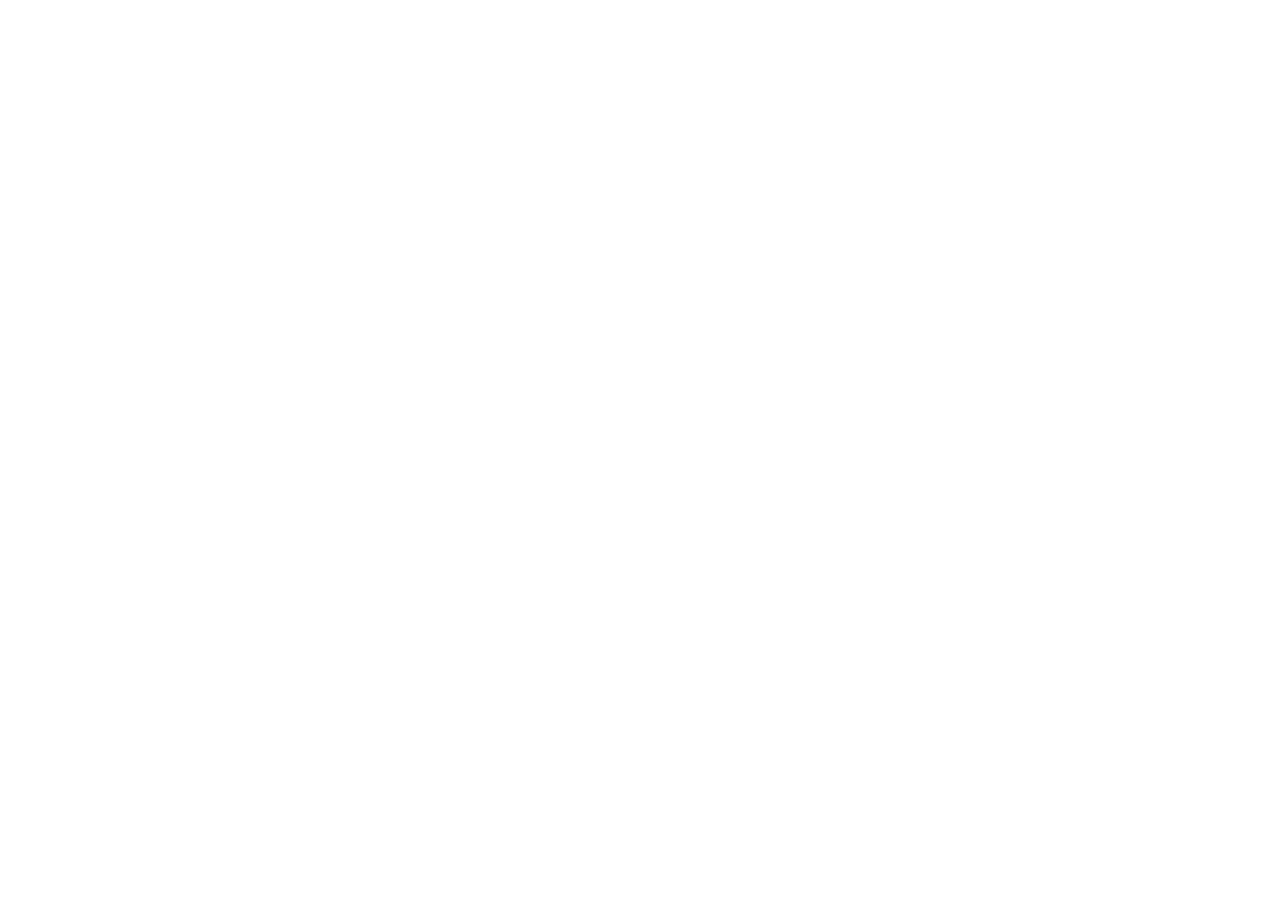
==== index.html @ 871d89b3 "testing" ====
<!DOCTYPE html>
<html lang="en">
<head>
    <meta charset="UTF-8">
    <meta http-equiv="X-UA-Compatible" content="IE=edge">
    <meta name="viewport" content="width=device-width, initial-scale=1.0">
    <title>Document</title>
</head>
<body>
    
</body>
</html>
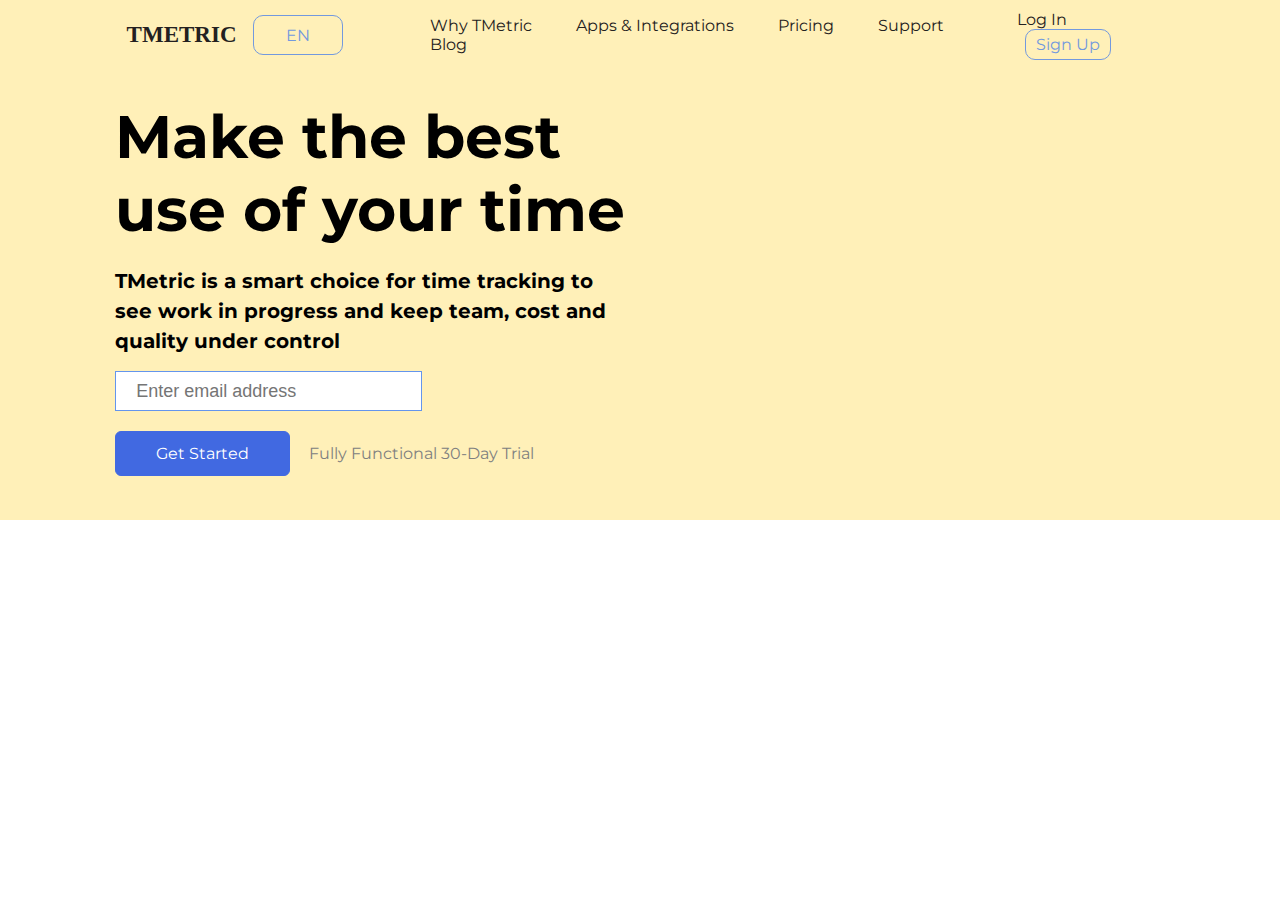
==== commit 6a245fb9: "added top part" ====
--- a/index.html
+++ b/index.html
@@ -4,9 +4,71 @@
     <meta charset="UTF-8">
     <meta http-equiv="X-UA-Compatible" content="IE=edge">
     <meta name="viewport" content="width=device-width, initial-scale=1.0">
-    <title>Document</title>
+    <title>Free Time Tracking software & App</title>
+    <link rel="stylesheet" href="./styles/navbar.css"/>
+    <link rel="stylesheet" href="./styles/index.css">
+
+    
 </head>
 <body>
+    <div id="wrapper">
+       
+        <header id="header" class="fixed-top">
+            <div id="logo">
+                <a href="index.html">
+                <img class="logo" src="https://basecamp.com/assets/extras/tmetric-e84b022c749757cdcb91de8155299e1b98e025105fe47a4a67d685283ea51781.png" alt="">
+                TMETRIC
+                </a>
+                <button type="button" data-toggle="dropdown">EN</button>
+                
+            </div>
+            
+            <div class="nav_links">
+            <nav>
+               
+                <ul class="nav_links">
+                    <li><a href="#">Why TMetric</a></li>
+                    <li><a href="#" >Apps & Integrations</a></li>
+                    <li><a href="pricing.html">Pricing</a></li>
+                    <li><a href="support.html">Support</a></li>
+                    <li><a href="blog.html">Blog</a></li>
+                   
+                </ul>
+            </div>
+                <div>
+                    <a href="Login.html">Log In</a>
+                    <a href="signup.html"><button>Sign Up</button></a>
+                </div>
+                
+            </nav>
+        </header>
+
+        
+
+
+
+        <div id="head">
+
+            <div id="lefthead"> 
+
+                <h1>Make the best use of your time</h1>
+                <p>TMetric is a smart choice for time tracking to see work in progress and keep team, cost and quality under control</p>
+                <input style="display:block" type="email" placeholder="Enter email address">
+                <button>Get Started</button>
+                <p>Fully Functional 30-Day Trial</p>
+            </div>
+            <div id="righthead">
+                <img src="https://tmetric.com/media/w53hmkzd/img-video-cover.png"
+                 alt="">
+                 
+            </div>
+        </div>  
+        
+        
+
+    </div>
     
+
+     
 </body>
 </html>--- a/styles/navbar.css
+++ b/styles/navbar.css
@@ -0,0 +1,94 @@
+@import url('https://fonts.googleapis.com/css2?family=Montserrat:wght@100;400&display=swap');
+
+*{
+    box-sizing: border-box;
+    margin:0;
+    padding: 0;
+    
+
+}
+body{
+    font-family: "Montserrat",sans-serif;
+    
+}
+li, a, button{
+    font-family: "Montserrat",sans-serif;
+    
+    font-size: 16px;
+    color: rgb(35, 32, 32);
+    text-decoration: none;
+}
+header{
+    display: flex;
+    justify-content: space-between;
+    align-items: center;
+    padding: 30px 9.5%;
+    padding-top: 10px;
+}
+#logo{
+    display: flex;
+    margin-right: 50px ;
+    width: 250px;
+}
+#logo button{
+    height: 40px;
+    margin: auto;
+    width: 90px;
+}
+#logo button:hover{
+    background-color: white;
+    color: #0088a9;
+}
+#logo a{
+    cursor: pointer;
+    font-size: 23px;
+    font-weight: bolder;
+    display: flex;
+    align-items: center;
+    font-family: 'Times New Roman', Times, serif;
+    
+    
+}
+#logo img{
+    width: 30%;
+    margin-right: 5px;
+}
+
+
+.nav_links{
+    list-style:none;
+}
+.nav_links li{
+    display: inline-block;
+    padding: 0px 20px;
+}
+.nav_links li a{
+    transition: all 0.3s ease 0s;
+}
+.nav_links li a:hover{
+    color:#0088a9;
+}
+header button{
+color: #7399de;
+border: 1px solid #7399de;
+padding: 5px 10px;
+border-radius: 10px;
+background-color:transparent;
+margin-left: 8px;
+}
+.nav_links+div a:hover{
+    color:#0088a9;
+}
+
+header button:hover{
+    color: white;
+    background-color:#7399de;
+    transition: all 0.3s ease 0s;
+    cursor: pointer;
+    }
+
+.fixed-top{
+    position: sticky;
+    top: 0;
+    z-index: 1000;
+}--- a/styles/index.css
+++ b/styles/index.css
@@ -0,0 +1,58 @@
+#head{
+    background-color: rgb(255,240,184);
+    position: absolute;
+    top: 0;
+    width: 100%;
+    height: 520px;
+    display: flex;
+
+}
+#lefthead{
+    width: 40%;
+    margin-left: 9%;
+    margin-top: 100px;
+    
+}
+#lefthead h1{
+    font-size: 60px;
+    margin-bottom: 20px;
+}
+#lefthead>p:nth-child(2){
+    font-size: 20px;
+    font-weight: bold;
+    margin-top: 10px;
+    line-height: 1.5;
+}
+#lefthead input{
+    padding: 5px 20px;
+    font-size: 18px;
+    width: 60%;
+    height: 40px;
+    margin-top:15px;
+    border: 1px solid cornflowerblue;
+    
+   
+}
+#lefthead button{
+    margin-top: 20px;
+    border: 1px solid royalblue;
+    background-color: royalblue;
+    color: white;
+    padding: 12px 40px;
+    border-radius: 6px;
+    
+}
+#lefthead button:hover{
+background-color: rgb(24, 70, 210);
+cursor: pointer;
+}
+#lefthead p:nth-child(5){
+    display: inline;
+    margin-left: 15px;
+    color: gray;   
+}
+
+#righthead{
+    margin-top:5% ;
+    margin-left: 2%;
+}
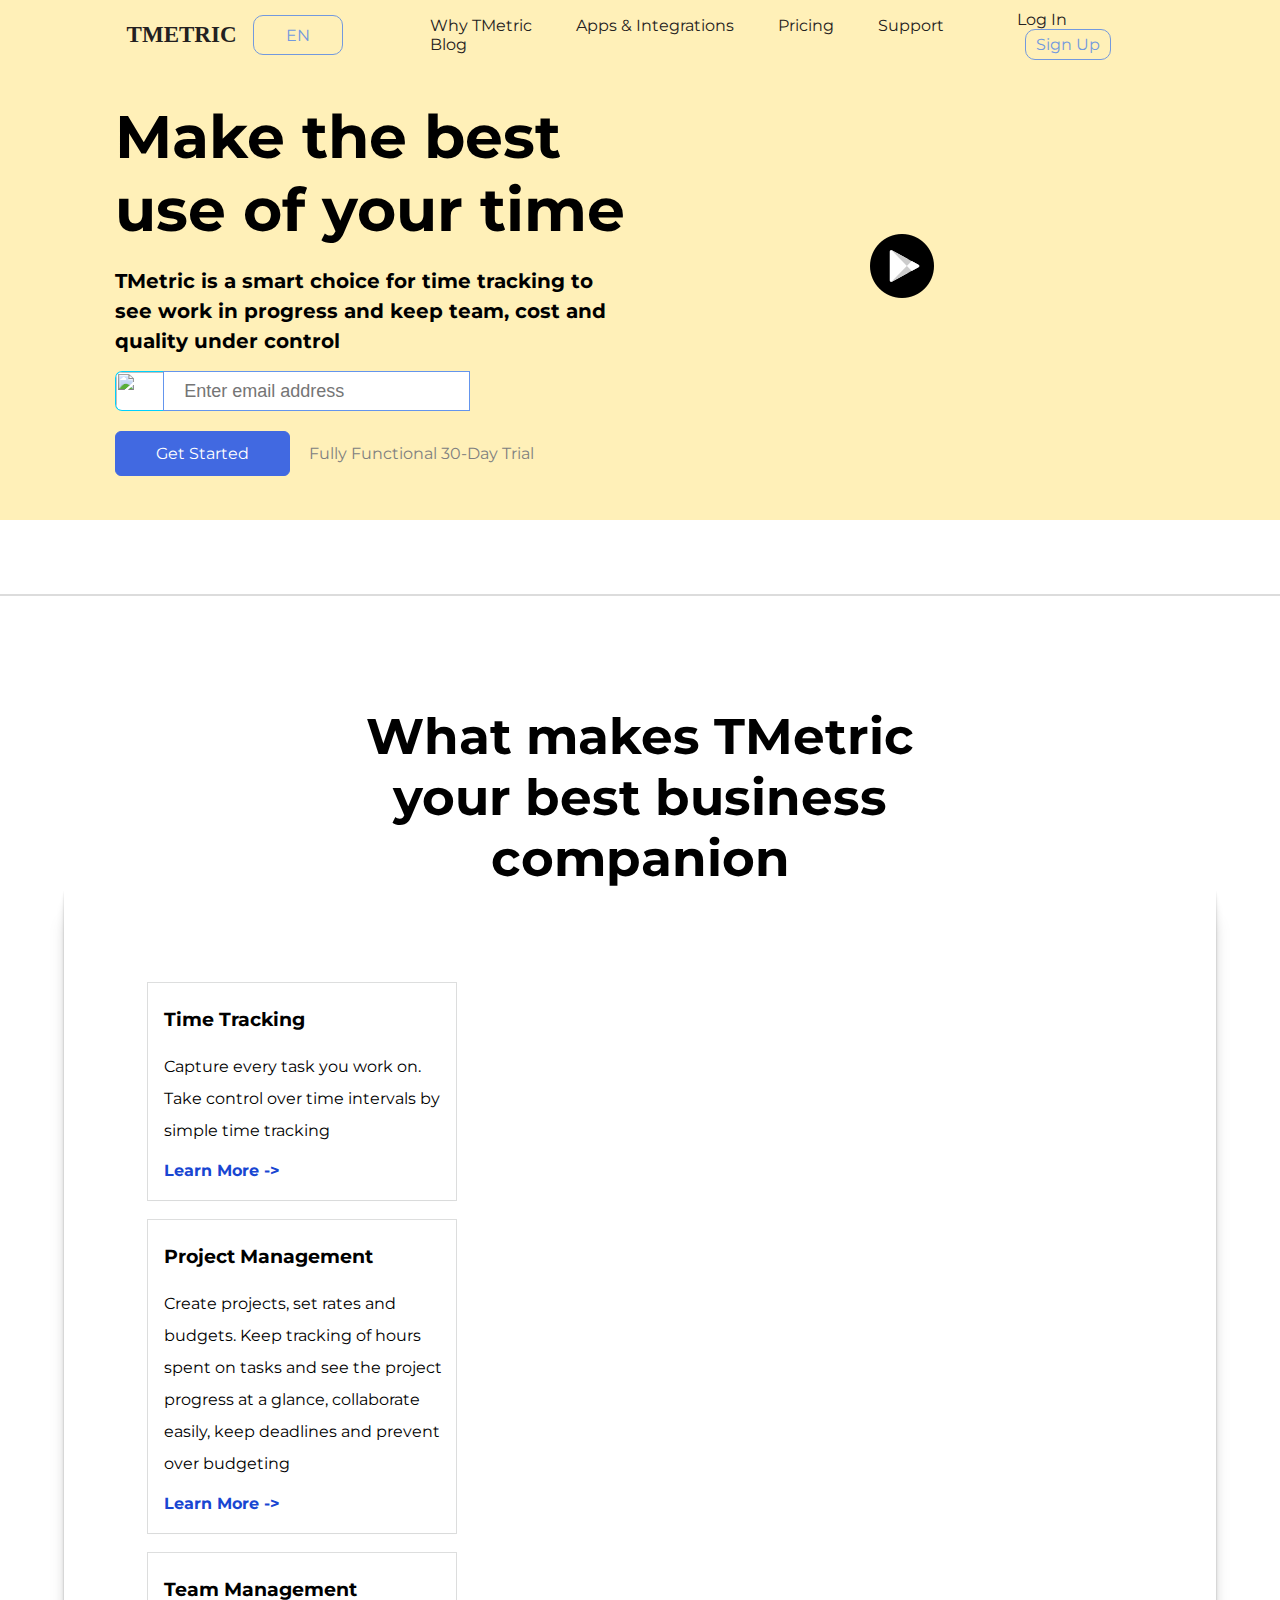
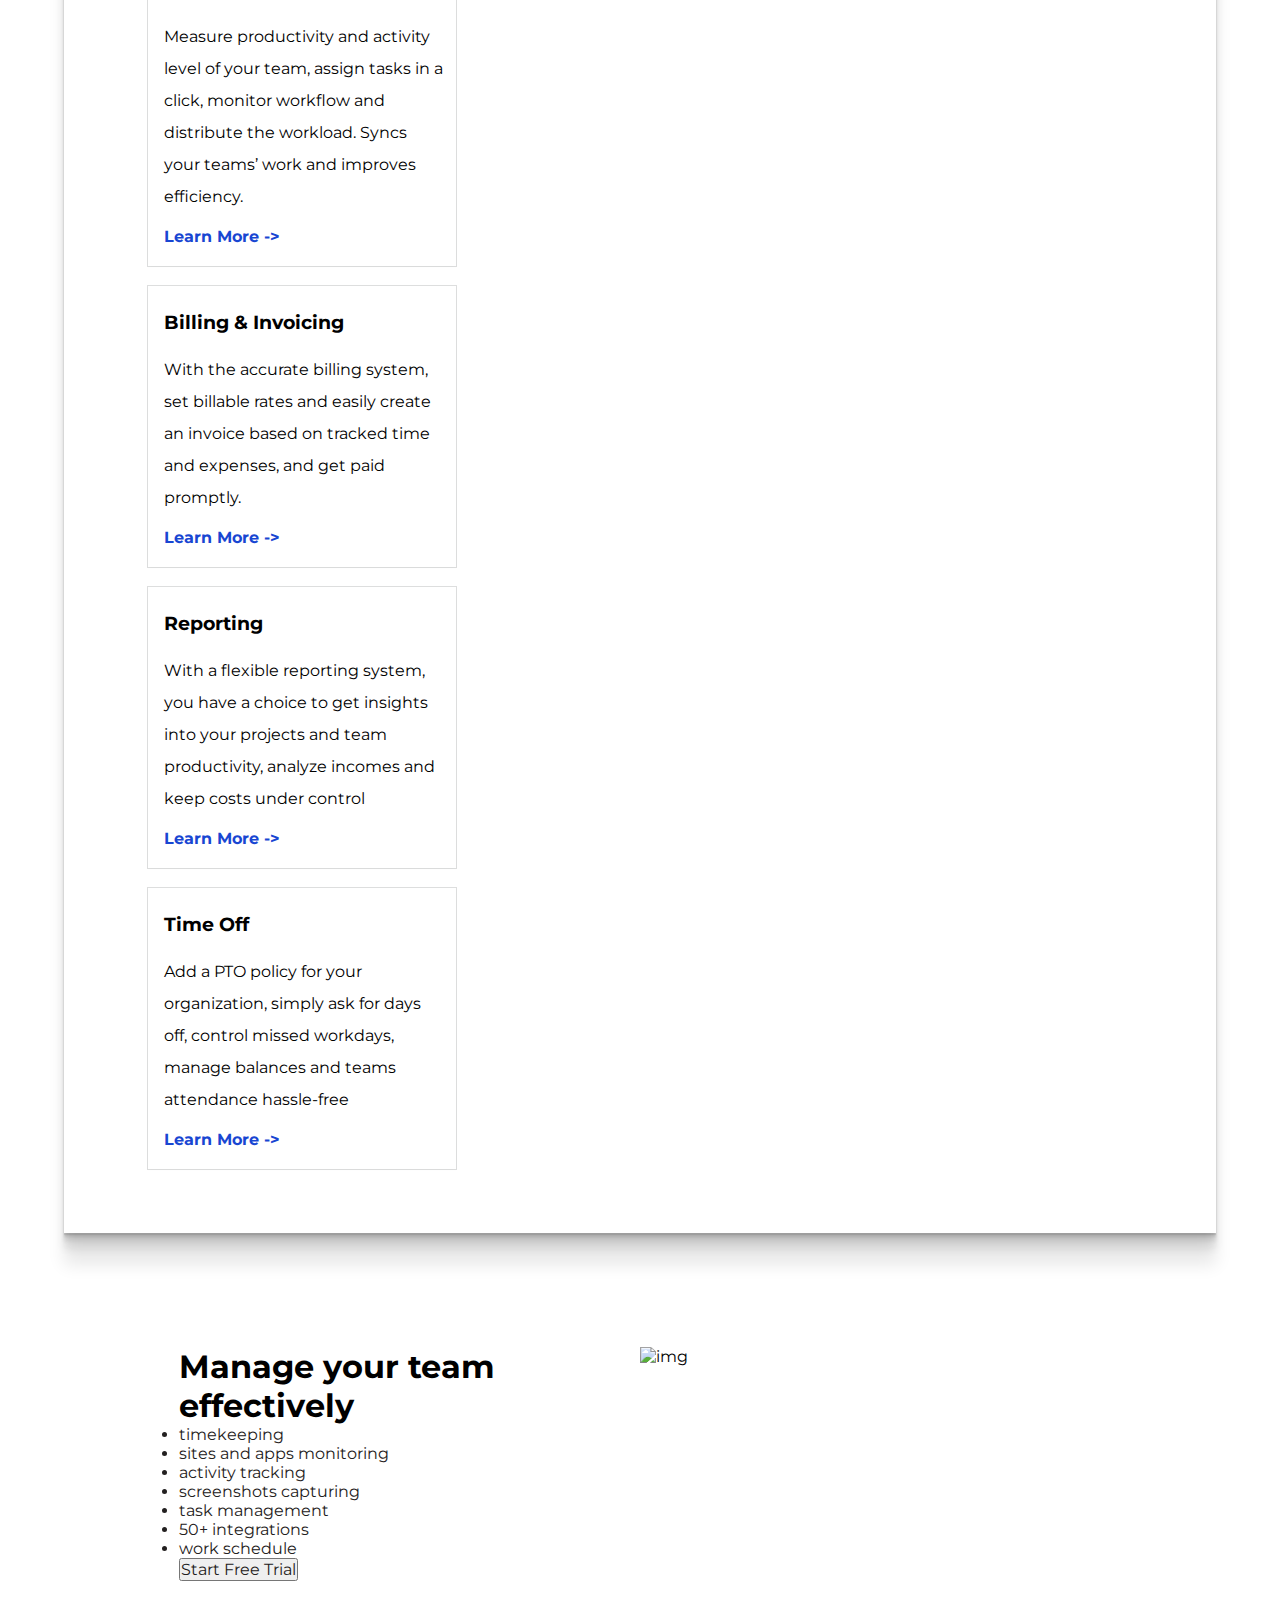
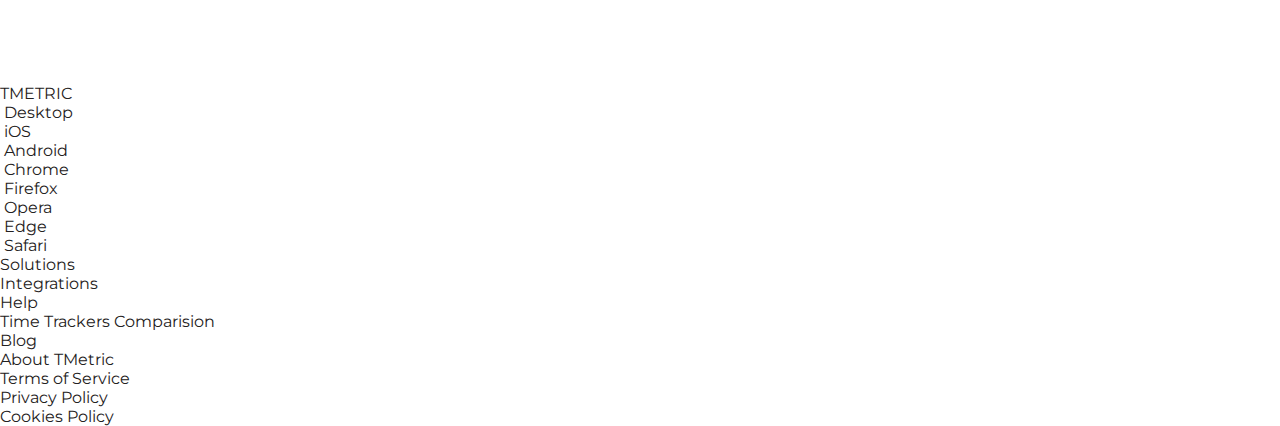
==== commit 2e84e83f: "added some feautures to homepage" ====
--- a/index.html
+++ b/index.html
@@ -7,7 +7,7 @@
     <title>Free Time Tracking software & App</title>
     <link rel="stylesheet" href="./styles/navbar.css"/>
     <link rel="stylesheet" href="./styles/index.css">
-
+    <link rel="stylesheet" href="./styles/footer.css">
     
 </head>
 <body>
@@ -53,22 +53,223 @@
 
                 <h1>Make the best use of your time</h1>
                 <p>TMetric is a smart choice for time tracking to see work in progress and keep team, cost and quality under control</p>
-                <input style="display:block" type="email" placeholder="Enter email address">
+                <div>
+                    <img src="./styles/email1.png" alt="">
+                    <input style="display:block" type="email" placeholder="Enter email address">
+                </div>
+                
                 <button>Get Started</button>
                 <p>Fully Functional 30-Day Trial</p>
             </div>
             <div id="righthead">
                 <img src="https://tmetric.com/media/w53hmkzd/img-video-cover.png"
                  alt="">
+                 <img id="pla" src="./styles/images/play.png" alt="">
+                 <video src="" controls autoplay></video>
                  
             </div>
         </div>  
         
-        
-
+        <div id="cards">
+            <div>
+                <a href="#"><img src="https://tmetric.com/media/zlalggkp/saasworthy_2021_main_page.png" alt=""></a>
+            </div>
+            <div>
+                <a href="#"><img src="https://tmetric.com/media/w4mhgaul/time-tracking-software.png" alt=""></a>
+
+            </div>
+            <div>
+                <a href="#"><img src="https://tmetric.com/media/mg3fi1e4/crozdesk_2022_main_page.png" alt=""></a>
+
+            </div>
+            <div>
+                <a href="#"><img src="https://tmetric.com/media/c2eewysw/g2_2022_main_page.png" alt=""></a>
+            </div>
+            <div>
+                <a href="#"><img src="https://tmetric.com/media/a00doqsb/icon-customer-rating.png" alt=""></a>
+            </div>
+            <div>
+                <a href="#"><img src="https://tmetric.com/media/0mxfl3xw/icon-customer-choice.png" alt=""></a>
+            </div>
+            <div>
+                <a href="$"><img style="width: 100%;margin-top:20px" src="https://tmetric.com/media/jfxavlps/getapp-logotype.svg" alt=""></a>
+            </div>
+        </div>
+        <hr>
+
+        
+
+        
+
+    </div>
+    <div id="fhead">
+        <h1>What makes TMetric your best business companion</h1>
     </div>
     
+    <div id="functional">
+        
+        <div id="fimg">
+            <img src="https://tmetric.com/media/e5enfaae/img-advantages.png" alt="">
+        </div>
+        <div class="work">
+            <div>
+                 <img src="https://tmetric.com/media/2p4n4oyc/icon-timer-blue.svg" alt="">
+                   
+                <div class="childtext">
+                    <h3>Time Tracking</h3>
+                    <p>Capture every task you work on. Take control over time intervals by simple time tracking</p>
+                    <a href="#">Learn More -></a>
+                </div>
+                
+            </div>
+            
+                <div>
+                    <img src="https://tmetric.com/media/1niddz51/icon-project-blue.svg" alt="">
+                      
+                   <div class="childtext">
+                       <h3>Project Management</h3>
+                       <p>Create projects, set rates and budgets. Keep tracking of hours spent on tasks and see the project progress at a glance, collaborate easily, keep deadlines and prevent over budgeting</p>
+                       <a href="#">Learn More -></a>
+                   </div>
+                   
+               </div>
+            
+            
+                <div>
+                    <img src="https://tmetric.com/media/2gxihhdu/icon-team-blue.svg" alt="">
+                      
+                   <div class="childtext">
+                       <h3>Team Management</h3>
+                       <p>Measure productivity and activity level of your team, assign tasks in a click, monitor workflow and distribute the workload. Syncs your teams’ work and improves efficiency.</p>
+                       <a href="#">Learn More -></a>
+                   </div>
+                   
+               
+            </div>
+            
+                <div>
+                    <img src="https://tmetric.com/media/s4koycnp/icon-invoice-blue.svg" alt="">
+                      
+                   <div class="childtext">
+                       <h3>Billing & Invoicing</h3>
+                       <p>With the accurate billing system, set billable rates and easily create an invoice based on tracked time and expenses, and get paid promptly.</p>
+                       <a href="#">Learn More -></a>
+                   </div>
+                   
+               
+            </div>
+            
+                <div>
+                    <img src="https://tmetric.com/media/yoblhiut/icon-reports-blue.svg" alt="">
+                      
+                   <div class="childtext">
+                       <h3>Reporting</h3>
+                       <p>With a flexible reporting system, you have a choice to get insights into your projects and team productivity, analyze incomes and keep costs under control</p>
+                       <a href="#">Learn More -></a>
+                   </div>
+                   
+               </div>
+            
+            
+                <div>
+                    <img src="https://tmetric.com/media/cajpa4uy/icon-time-off-blue.svg" alt="">
+                      
+                   <div class="childtext">
+                       <h3>Time Off</h3>
+                       <p>Add a PTO policy for your organization, simply ask for days off, control missed workdays, manage balances and teams attendance hassle-free</p>
+                       <a href="#">Learn More -></a>
+                   </div>
+                   
+              
+            </div>
+        </div>
+    </div>
+    
+
+    <div class="papers">
+        <div>
+            <h1>Manage your team effectively</h1>
+            <ul>
+                <li>timekeeping</li>
+                <li>sites and apps monitoring</li>
+                <li>activity tracking</li>
+                <li><a href="#">screenshots capturing</a></li>
+                <li>task management</li>
+                <li><a href="#">50+ integrations</a></li>
+                <li><a href="#">work schedule</a></li>
+            </ul>
+            <a href="signup.html"><button>Start Free Trial</button></a>
+        </div>
+        <div>
+            <img src="https://tmetric.com/media/upkh02nn/img-activity-cases.svg" alt="img">
+        </div>
+    </div>
 
      
+
+
+
+    <footer>
+        <div id="foot">
+            <div id="lastlogo">
+                <div>
+                <a href="index.html">
+                    
+                <img src="https://basecamp.com/assets/extras/tmetric-e84b022c749757cdcb91de8155299e1b98e025105fe47a4a67d685283ea51781.png" alt="">
+                <p>TMETRIC</p>
+                </a>
+            </div>
+            </div>
+            <div class="apps">
+                <div>
+                    <img style="width: 32px;" src="./styles/images/desk.png" alt="">
+                    <a href="#">Desktop</a>
+                </div>
+                <div>
+                    <img " src="./styles/images/ios.png" alt="">
+                    <a href="#">iOS</a>
+                </div>
+                <div>
+                    <img " src="./styles/images/android.png" alt="">
+                    <a href="#">Android</a>
+                </div>
+            </div>
+            <div class="apps">
+                <div>
+                    <img " src="./styles/images/chrome1.png" alt="">
+                    <a href="#">Chrome</a>
+                </div>
+                <div>
+                    <img " src="./styles/images/firefox.png" alt="">
+                    <a href="#">Firefox</a>
+                </div>
+                <div>
+                    <img " src="./styles/images/opera.png" alt="">
+                    <a href="#">Opera</a>
+                </div>
+                <div>
+                    <img " src="./styles/images/edge.png" alt="">
+                    <a href="#">Edge</a>
+                </div>
+                <div>
+                    <img " src="./styles/images/safari.png" alt="">
+                    <a href="#">Safari</a>
+                </div>
+            </div>
+            <div class="resources">
+                <p><a href="#">Solutions</a></p>
+                <p><a href="#">Integrations</a></p>
+                <p><a href="#">Help</a></p>
+                <p><a href="#">Time Trackers Comparision</a></p>
+                <p><a href="#">Blog</a></p>
+            </div>
+            <div class="resources">
+                <p><a href="#">About TMetric</a></p>
+                <p><a href="#">Terms of Service</a></p>
+                <p><a href="#">Privacy Policy</a></p>
+                <p><a href="#">Cookies Policy</a></p>
+            </div>
+        </div>
+    </footer>
 </body>
 </html>--- a/styles/navbar.css
+++ b/styles/navbar.css
@@ -24,6 +24,7 @@
     align-items: center;
     padding: 30px 9.5%;
     padding-top: 10px;
+    background-color: rgb(255,240,184);
 }
 #logo{
     display: flex;
@@ -91,4 +92,7 @@
     position: sticky;
     top: 0;
     z-index: 1000;
+}
+@media {
+    
 }--- a/styles/index.css
+++ b/styles/index.css
@@ -12,6 +12,19 @@
     margin-left: 9%;
     margin-top: 100px;
     
+}
+#lefthead div{
+    display: flex;
+    width: 100%;
+}
+#lefthead div img{
+    width: 48px;
+    height:40px ;
+    margin-top: 15px;
+    background-color: white;
+    border-radius: 7px 0 0 7px;
+    border: 1px solid rgb(0, 208, 255);
+    border-right: 0;
 }
 #lefthead h1{
     font-size: 60px;
@@ -32,6 +45,9 @@
     border: 1px solid cornflowerblue;
     
    
+}
+#lefthead input:hover{
+    box-shadow: rgba(3, 102, 214, 0.3) 0px 0px 0px 3px;
 }
 #lefthead button{
     margin-top: 20px;
@@ -56,3 +72,116 @@
     margin-top:5% ;
     margin-left: 2%;
 }
+
+#righthead video{
+    position: absolute;
+    width: 32%;
+    height: 400px;
+    top: 15%;
+    right: 15%;
+    display:none;
+}
+#pla{
+    position: absolute;
+    top: 45%;
+    right: 27%;
+    cursor: pointer;
+}
+#cards{
+    width: 100%;
+    height: fit-content;
+    margin-top: 450px;
+    display: flex;
+    gap: 2%;
+    padding: 0px 15%;
+    padding-bottom: 30px;
+    
+    
+}
+#cards div{
+    width: 18%;
+}
+
+
+#foot{
+    margin-top:20px ;
+}
+hr{
+    border-color: grey;
+    border: 1px solid gainsboro;
+}
+#functional{
+    width:90%;
+    margin: auto;
+    padding: 5%;
+    display: flex;
+    gap: 2%;
+    box-shadow: rgba(0, 0, 0, 0.09) 0px 2px 1px, rgba(0, 0, 0, 0.09) 0px 4px 2px, rgba(0, 0, 0, 0.09) 0px 8px 4px, rgba(0, 0, 0, 0.09) 0px 16px 8px, rgba(0, 0, 0, 0.09) 0px 32px 16px;
+}
+
+#fhead h1{
+    
+    text-align: center;
+    width: 50%;
+    margin: auto;
+    margin-top: 10px;
+    padding-top: 100px;
+    font-size: 50px;
+    font-weight: bolder;
+    
+}
+#fimg{
+    margin-top: 30px;
+    box-shadow: -40px 60px 80px rgb(7 13 20 / 8%);
+    width: fit-content;
+}
+.work{
+    width: 30%;
+   
+    margin-top: 30px;
+    display: flex;
+    flex-direction: column;
+    gap: 20px;
+}
+.work>div{
+    width: 100%;
+    padding: 5px 10px;
+    display: flex;
+    gap: 2%;
+    box-shadow: rgba(0, 0, 0, 0.02) 0px 1px 3px 0px, rgba(27, 31, 35, 0.15) 0px 0px 0px 1px;
+
+}
+.work img{
+    height: 50px;
+    margin-top: 10px;
+}
+.childtext{
+    margin-top:20px;
+
+}
+.childtext h3{
+    margin-bottom: 20px;
+}
+.childtext a{
+    color: rgb(24, 70, 210);
+    font-weight: bolder;
+    line-height: 3;
+}
+
+
+.work p{
+    line-height: 2;
+
+}
+.papers{
+    display: flex;
+    margin-top: 50px;
+    padding: 5%;
+    justify-content: center;
+}
+.papers div{
+    width: 40%;
+}
+.papers img{
+    width: 100%;
+}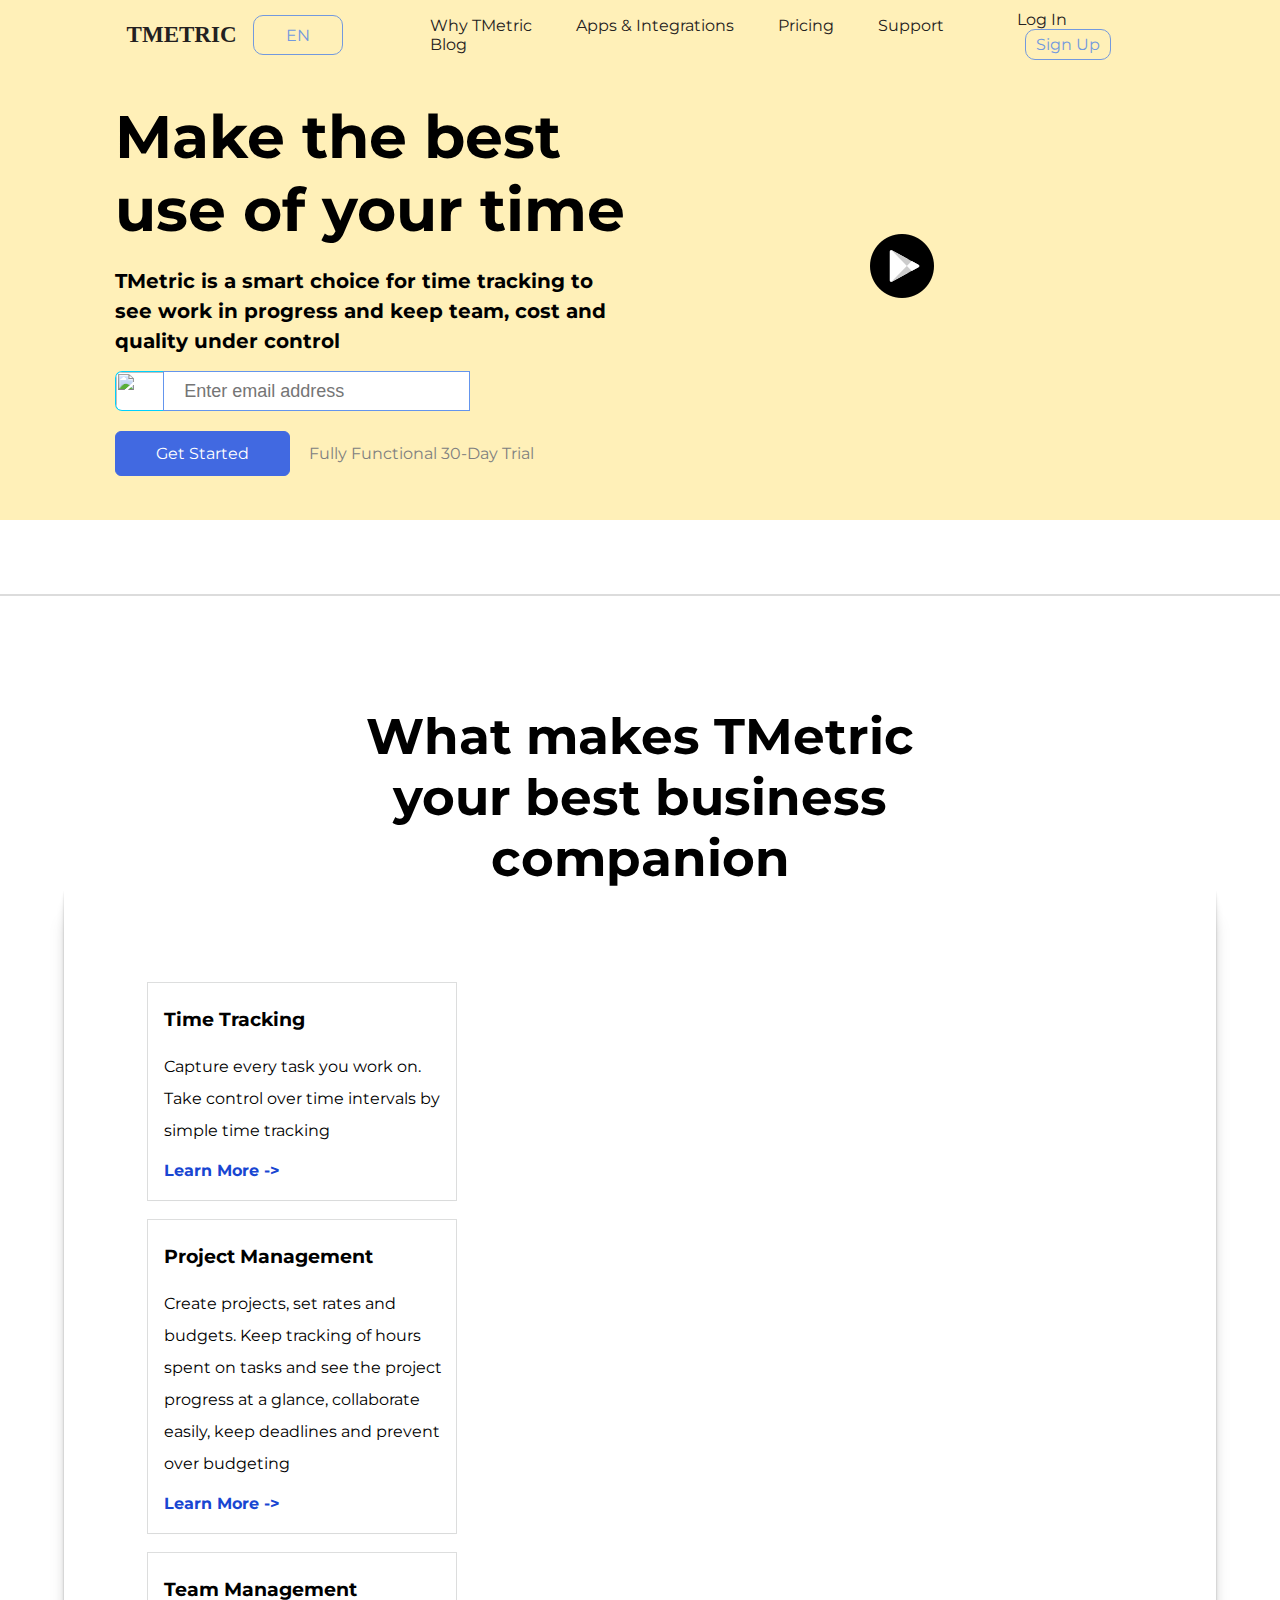
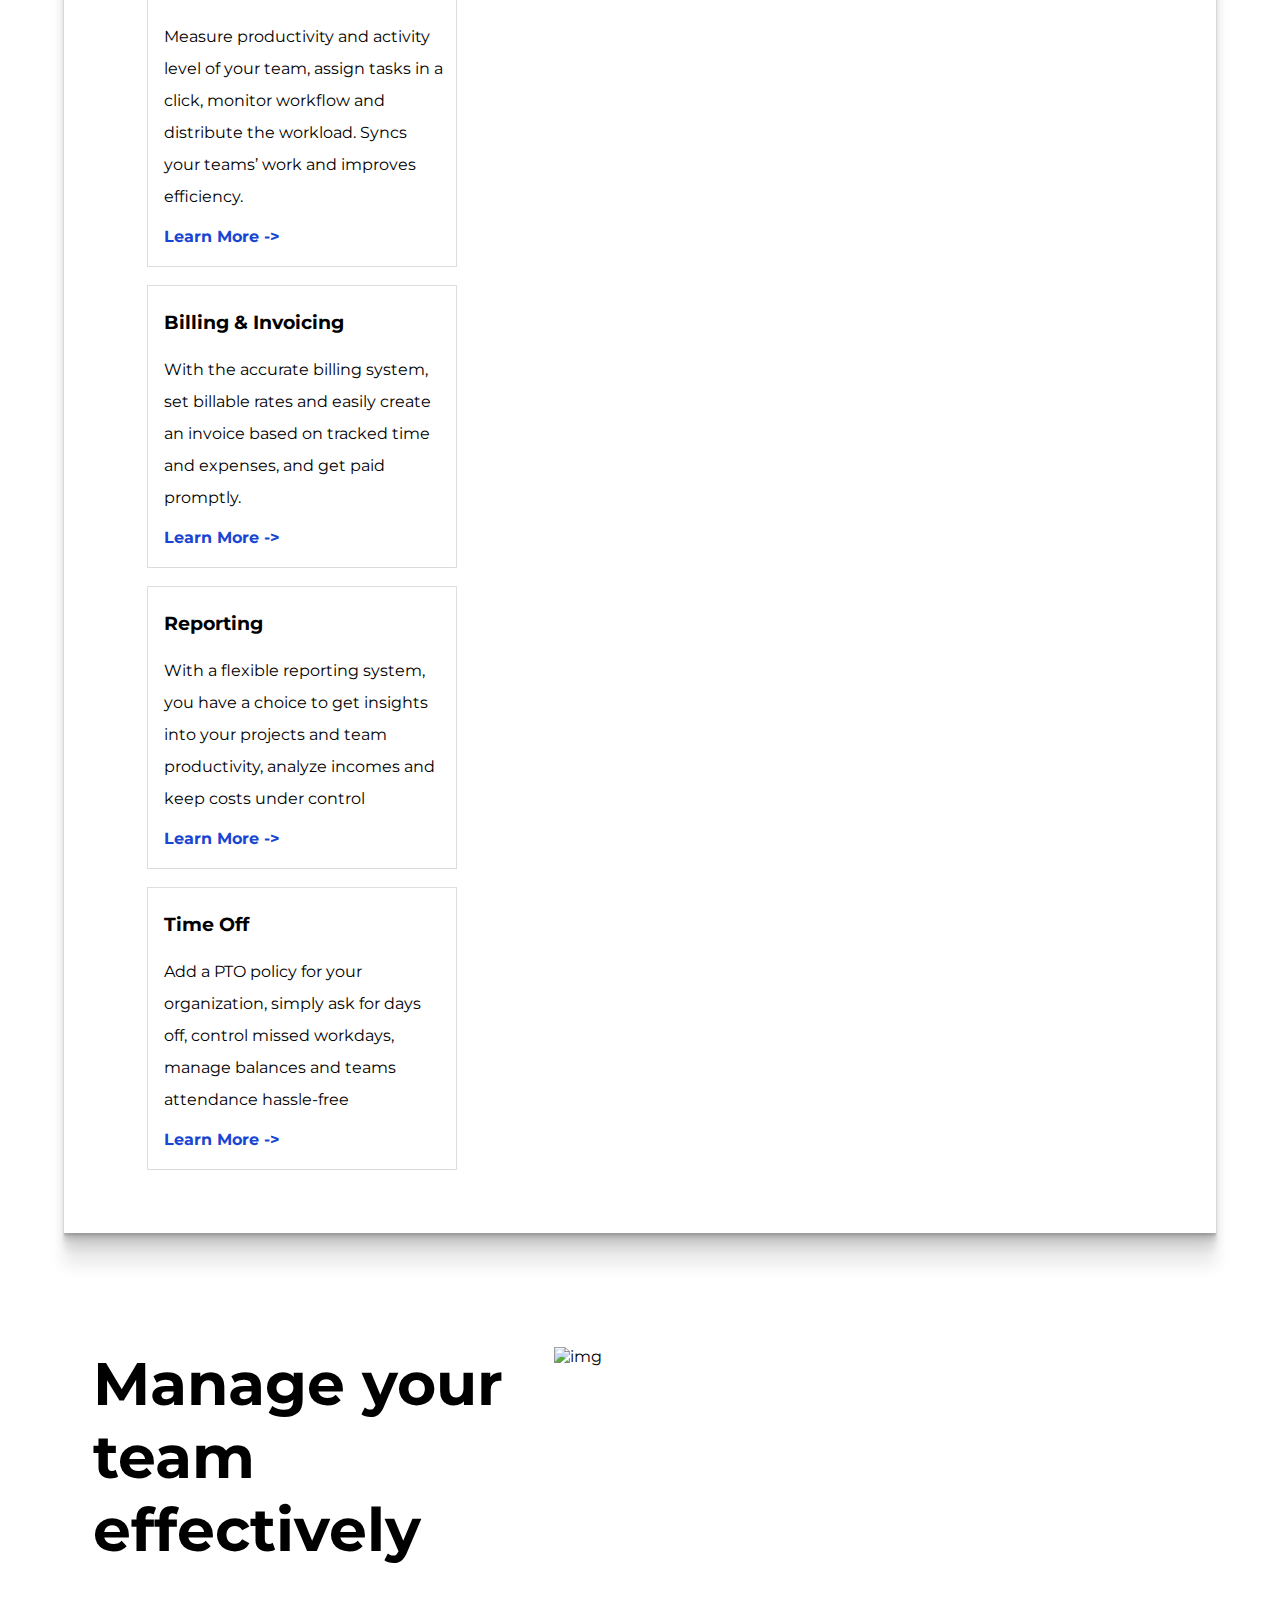
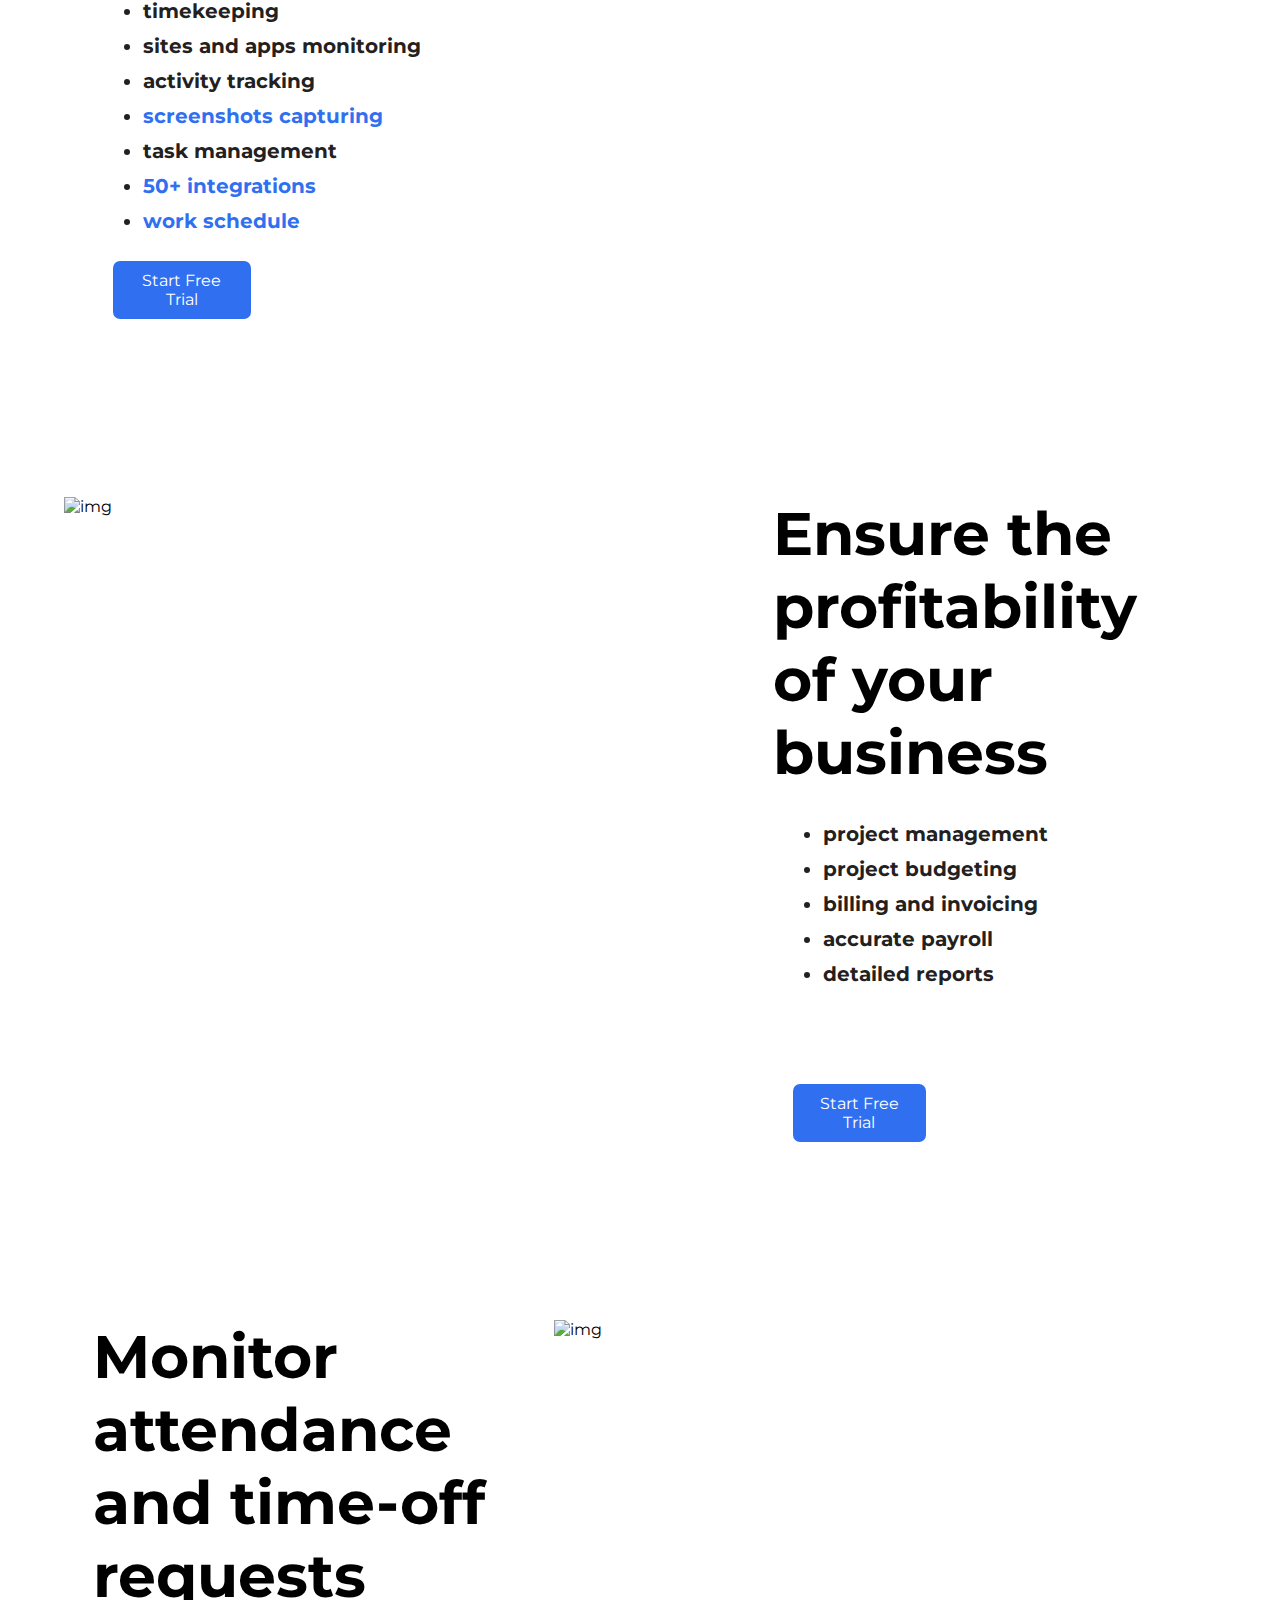
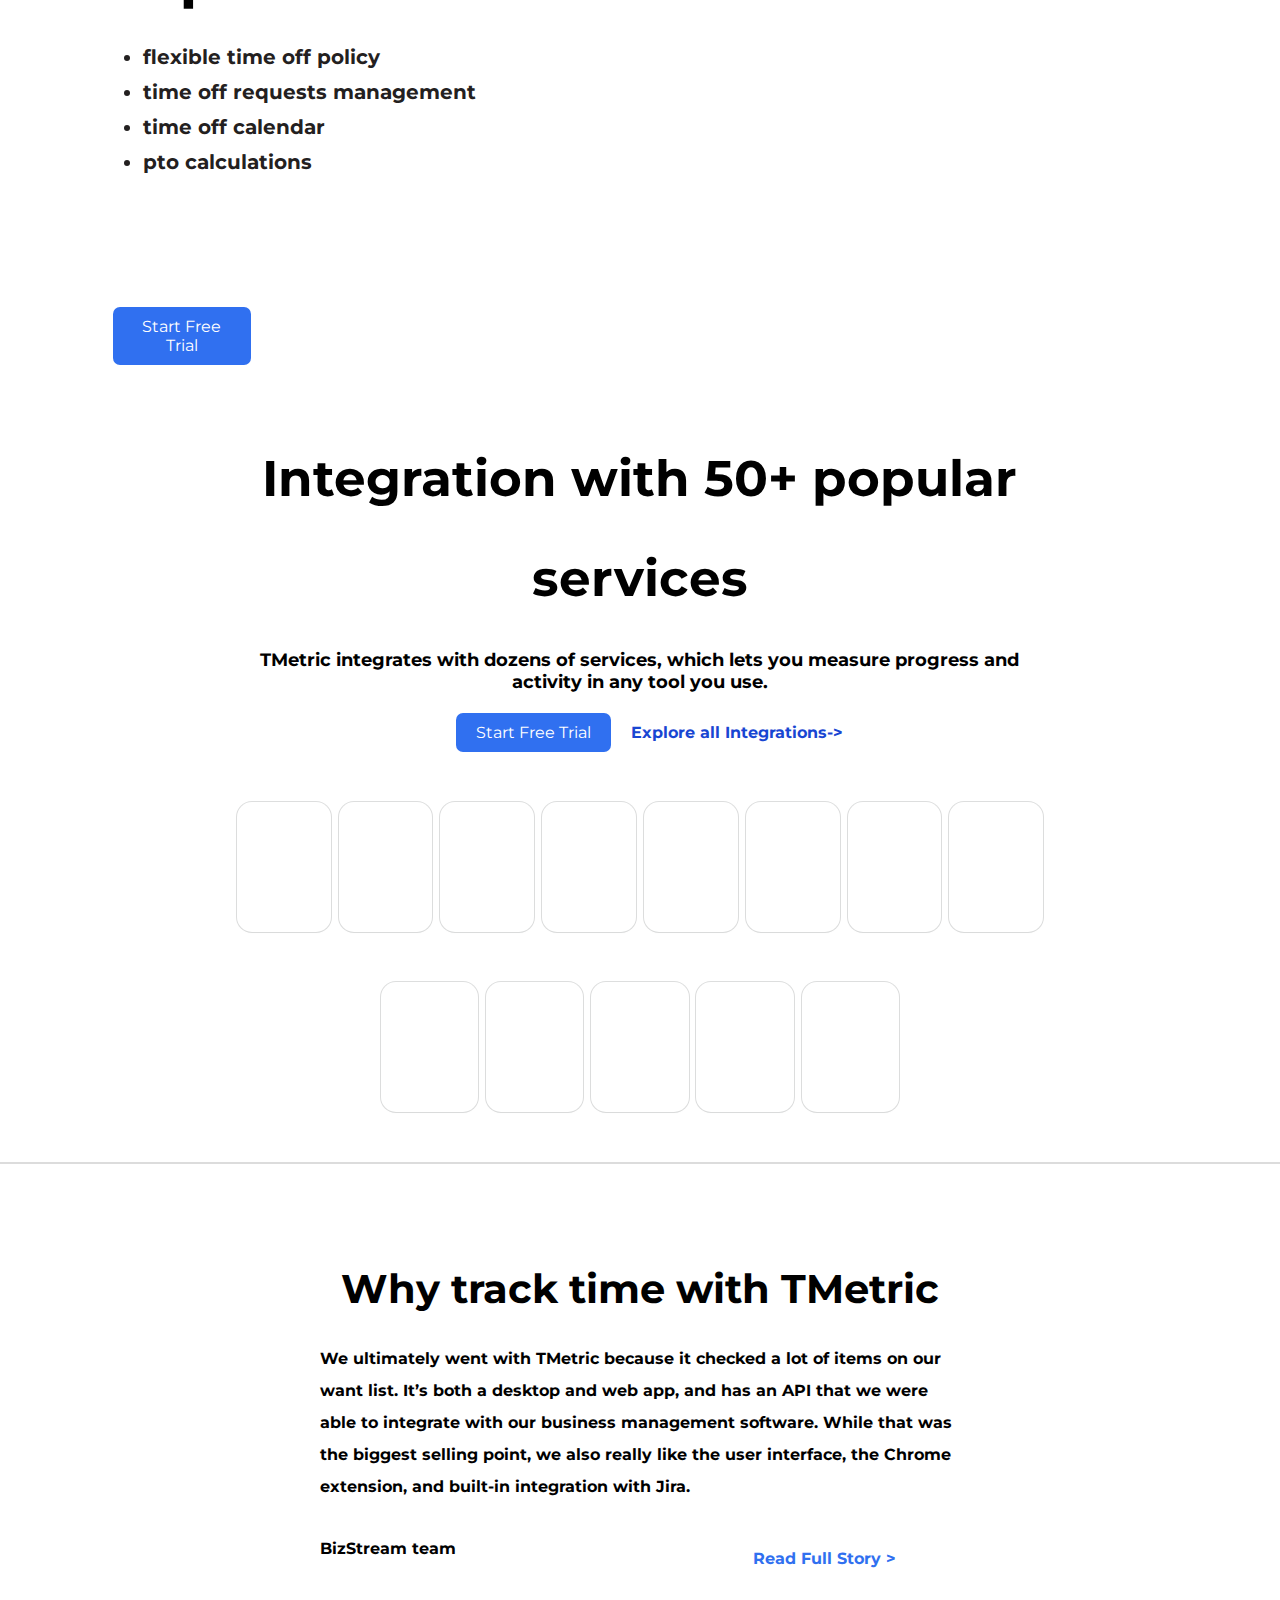
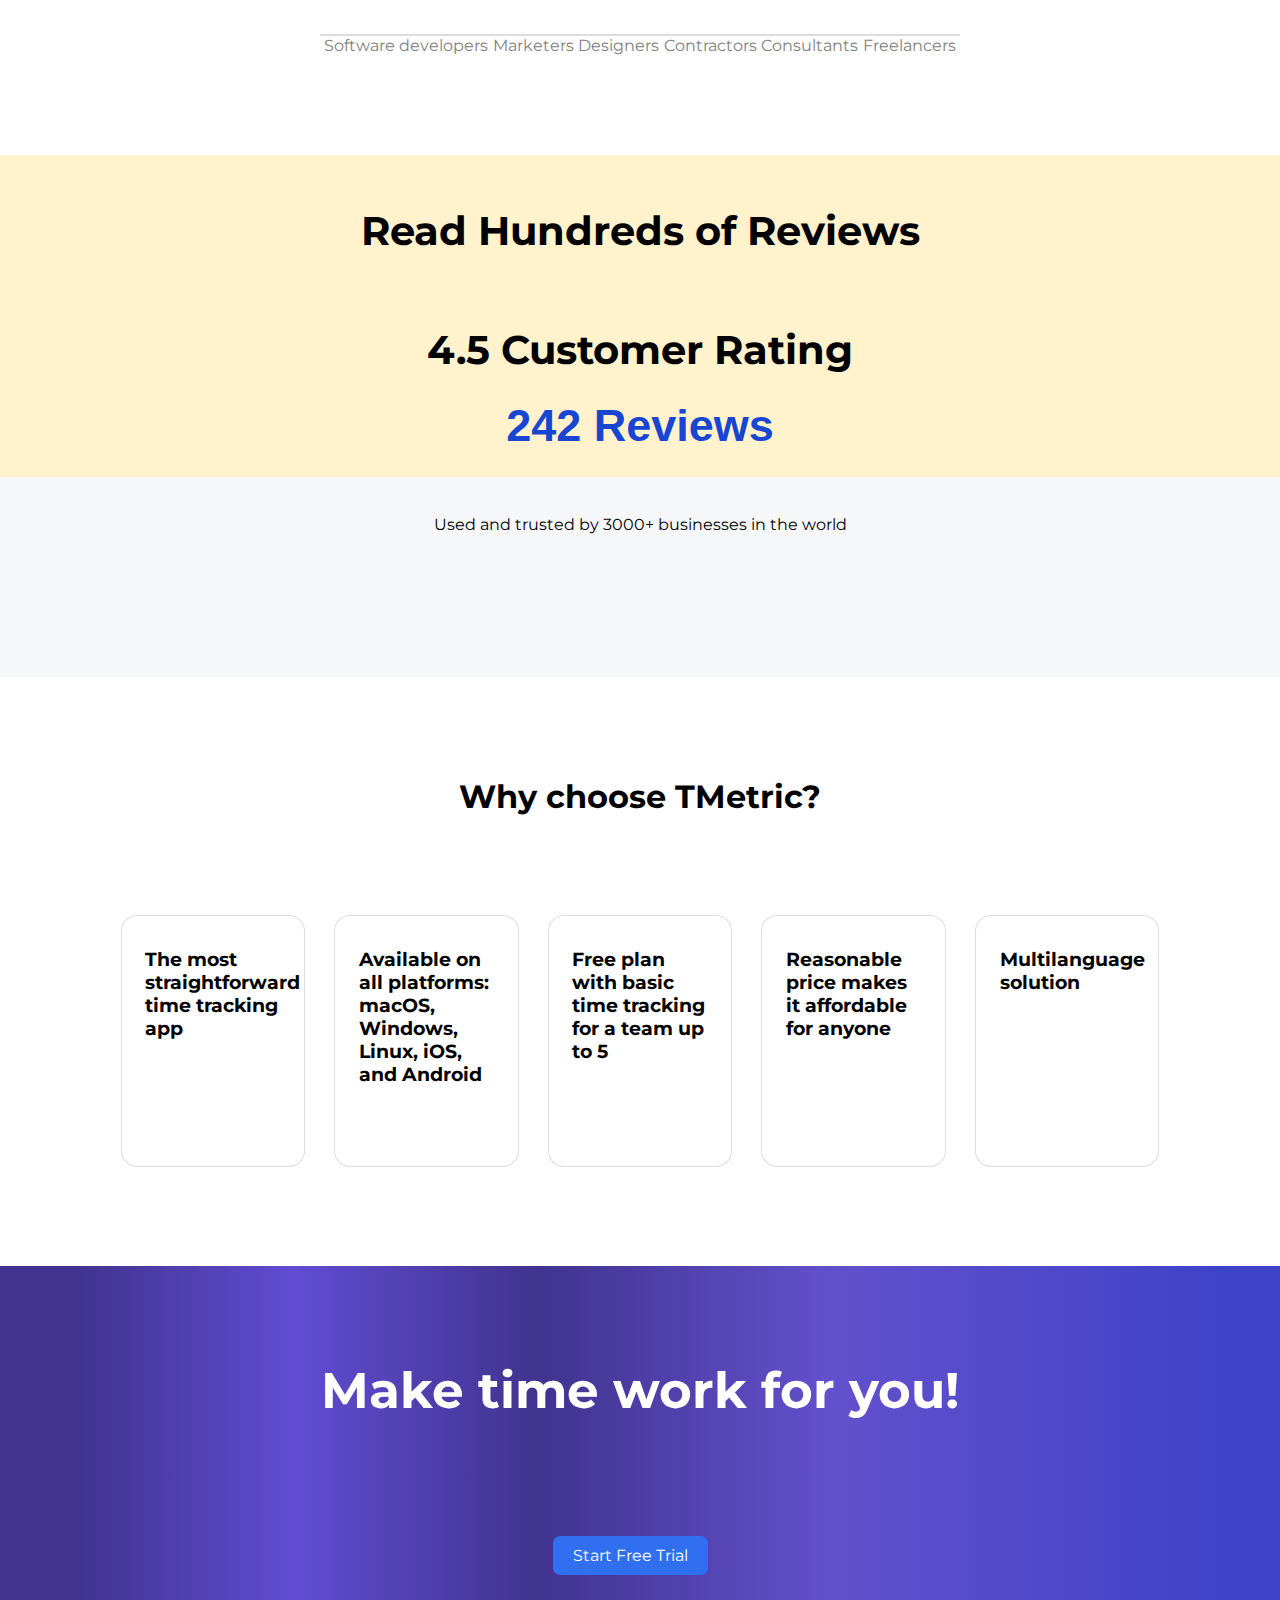
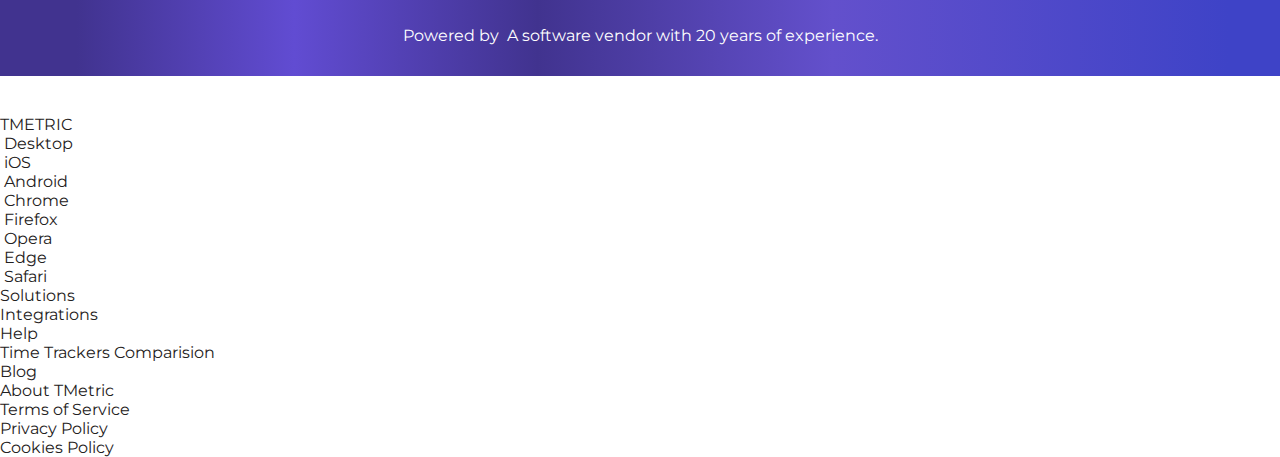
==== commit 09495ca4: "Merge pull request #9 from geraltyen/day-5" ====
--- a/index.html
+++ b/index.html
@@ -65,7 +65,7 @@
                 <img src="https://tmetric.com/media/w53hmkzd/img-video-cover.png"
                  alt="">
                  <img id="pla" src="./styles/images/play.png" alt="">
-                 <video src="" controls autoplay></video>
+                 <video src="https://youtu.be/d2LwNiALPIM?list=PL74QEPdFcvLY9y7ZGsu9IE2kMwGJmAT3f" controls autoplay></video>
                  
             </div>
         </div>  
@@ -187,7 +187,7 @@
     
 
     <div class="papers">
-        <div>
+        <div class="cardli">
             <h1>Manage your team effectively</h1>
             <ul>
                 <li>timekeeping</li>
@@ -200,12 +200,156 @@
             </ul>
             <a href="signup.html"><button>Start Free Trial</button></a>
         </div>
-        <div>
+        <div class="imgcard">
             <img src="https://tmetric.com/media/upkh02nn/img-activity-cases.svg" alt="img">
         </div>
     </div>
 
+    <div class="papers">
+        <div class="imgcard" style="margin-right: 50px;">
+            <img src="https://tmetric.com/media/hx0j4hno/img-report-cases-svg.svg" alt="img">
+        </div>
+        <div class="cardli" style="margin-left:50px ;">
+            <h1>Ensure the profitability of your business</h1>
+            <ul>
+                <li>project management</li>
+                <li>project budgeting</li>
+                <li>billing and invoicing</li>
+                
+                <li>accurate payroll</li>
+                <li>detailed reports</li>
+                
+            </ul>
+            <a href="signup.html"><button>Start Free Trial</button></a>
+        </div>
+        
+    </div>
+
+    <div class="papers">
+        <div class="cardli">
+            <h1>Monitor attendance and time-off requests</h1>
+            <ul>
+                <li>flexible time off policy</li>
+                <li>time off requests management</li>
+                <li>time off calendar</li>
+                <li>pto calculations</li>
+            </ul>
+            <a href="signup.html"><button>Start Free Trial</button></a>
+        </div>
+        <div class="imgcard">
+            <img src="https://tmetric.com/media/0sapzfi1/time-off-calendar-case.png" alt="img">
+        </div>
+    </div>
      
+    <div id="integration">
+        <div id="inthead">
+            <h1>Integration with 50+ popular services</h1>
+            <p>TMetric integrates with dozens of services, which lets you measure progress and activity in any tool you use.</p>
+           <a href="Signup.html"><button>Start Free Trial</button>Explore all Integrations-></a>
+        </div>
+        <div id="intbod1">
+            <div><img src="https://tmetric.com/media/cshbmvwf/logo-integration-gsuite.svg" alt=""></div>
+            <div><img src="https://tmetric.com/media/fnbggshs/logo-integration-msoffice.svg" alt=""></div>
+            <div><img src="https://tmetric.com/media/plvb1mg0/logo-integration-gkeep.svg" alt=""></div>
+            <div><img src="https://tmetric.com/media/smflyk5w/logo-integration-github.svg" alt=""></div>
+            <div><img src="https://tmetric.com/media/kbrcntmi/logo-integration-excel.svg" alt=""></div>
+            <div><img src="https://tmetric.com/media/4aeci1fh/logo-integration-asana.svg" alt=""></div>
+            <div><img src="https://tmetric.com/media/caxbzjss/logo-integration-jira.svg" alt=""></div>
+            <div><img src="https://tmetric.com/media/dw2nwjwv/logo-integration-gitlab.svg" alt=""></div>
+        </div>
+        <div id="intbod2">
+            <div><img src="https://tmetric.com/media/me5ih5eu/logo-integration-gdocs.svg" alt=""></div>
+            <div><img src="https://tmetric.com/media/0bzmfrlf/logo-integration-trello.svg" alt=""></div>
+            <div><img src="https://tmetric.com/media/sdaj41fi/logo-integration-redmine.svg" alt=""></div>
+            <div><img src="https://tmetric.com/media/1xedbfav/logo-integration-zendesk.svg" alt=""></div>
+            <div><img src="https://tmetric.com/media/n3dmgi1p/logo-integration-wrike.svg" alt=""></div>
+        </div>
+    </div>
+<hr>
+
+<h1 id="rh1">Why track time with TMetric</h1>
+<div id="review">
+    
+    <div id="reviewleft">
+        <div>
+            <p>We ultimately went with TMetric because it checked a lot of items on our want list. It’s both a desktop and web app, and has an API that we were able to integrate with our business management software. While that was the biggest selling point, we also really like the user interface, the Chrome extension, and built-in integration with Jira.</p>
+        </div>
+        <div>
+            <div> <p>BizStream team</p> 
+            <img src="https://tmetric.com/media/j2klt5pd/img-rating-5.svg" alt=""></div>
+            <div>
+                <a href="#">Read Full Story ></a>
+            </div>
+        </div>
+        
+        
+    </div>
+    <div id="reviewright">
+        <img src="https://tmetric.com/media/hznb1sgs/photo-software-developers.png" alt="">
+    </div>
+    
+</div>
+<hr id="revhr">
+
+<div id="revmenu">
+    <div>Software developers</div>
+    <div>Marketers</div>
+    <div>Designers</div>
+    <div>Contractors</div>
+    <div>Consultants</div>
+    <div>Freelancers</div>
+</div>
+
+<div id="rev2">
+    <h1>Read Hundreds of Reviews</h1>
+    <img src="https://tmetric.com/media/rt1k0zjc/img-rating-4-5.svg" alt="">
+    <h1>4.5 Customer Rating</h1>
+    <a href="#"><h2>242 Reviews</h2></a>
+</div>
+<div id="rev3">
+    <p>Used and trusted by 3000+ businesses in the world</p>
+    <div>
+        <img src="https://tmetric.com/media/wlmpffzm/logo_business_endygo.png" alt="">
+        <img src="https://tmetric.com/media/0ddgehbk/logo_business_itsyndicate.png" alt="">
+        <img src="https://tmetric.com/media/eozchehq/logo_business_pulso.png" alt="">
+        <img src="https://tmetric.com/media/rmvok0xh/logo_business_050media.png" alt="">
+        <img src="https://tmetric.com/media/ccpn231z/logo-business-jot-digi-tal.svg" alt="">
+        <img src="https://tmetric.com/media/z0fhmi1j/logo-business-freshlab.svg" alt="">
+        <img src="https://tmetric.com/media/xjogm2h2/logo-business-mvad.svg" alt="">
+        <img src="https://tmetric.com/media/nvalaok1/logo_business_swaven.png" alt="">
+    </div>
+</div>
+
+<div id="reason">
+    <h1>Why choose TMetric?</h1>
+    <div>
+        <div>
+            <img src="https://tmetric.com/media/zrvmvbl3/icon-straightforward.svg" alt="">
+            <h3>The most straightforward time tracking app</h3>
+        </div>
+        <div>
+            <img src="https://tmetric.com/media/opdfdo3l/icon-platforms.svg" alt="">
+            <h3>Available on all platforms: macOS, Windows, Linux, iOS, and Android</h3>
+        </div>
+        <div>
+            <img src="https://tmetric.com/media/igkmpmix/icon-freetrial.svg" alt="">
+            <h3>Free plan with basic time tracking for a team up to 5</h3>
+        </div>
+        <div>
+            <img src="https://tmetric.com/media/htxfmpoe/icon-reasonableprice.svg" alt="">
+            <h3>Reasonable price makes it affordable for anyone</h3>
+        </div>
+        <div>
+            <img src="https://tmetric.com/media/0uyowzzu/icon-multilang.svg" alt="">
+            <h3>Multilanguage solution</h3>
+        </div>
+    </div>
+</div>
+    <div id="lastabv">
+        <h1>Make time work for you!</h1>
+        <a href=""><button>Start Free Trial</button></a>
+        <p>Powered by <img src="https://tmetric.com/media/pvgfkry5/logo-devart-small-white.svg" alt="">  A software vendor with 20 years of experience.</p>
+    </div>
 
 
 
@@ -272,4 +416,5 @@
         </div>
     </footer>
 </body>
-</html>+</html>
+<script src="./script/index.js"></script>--- a/styles/index.css
+++ b/styles/index.css
@@ -1,3 +1,5 @@
+
+
 #head{
     background-color: rgb(255,240,184);
     position: absolute;
@@ -61,6 +63,7 @@
 #lefthead button:hover{
 background-color: rgb(24, 70, 210);
 cursor: pointer;
+transition: all 0.3s ease-in 0s;
 }
 #lefthead p:nth-child(5){
     display: inline;
@@ -179,9 +182,281 @@
     padding: 5%;
     justify-content: center;
 }
-.papers div{
+.cardli{
     width: 40%;
 }
+.imgcard{
+    width: 55%;
+}
 .papers img{
     width: 100%;
+}
+.papers h1{
+    font-size: 60px;
+}
+.papers ul{
+    margin-left: 50px;
+    margin-top: 30px;
+    display: grid;
+    grid-template-rows: repeat(7,35px);
+}
+.papers ul li{
+    font-size: 20px;
+    font-weight: bold;
+    line-height: 1.5;
+}
+.papers ul li a{
+    color: rgb(48, 112, 240);
+    font-size: 20px;
+}
+.papers ul li a:hover{
+    color: orange;
+    transition: all 0.3s ease-in 0s;
+}
+.papers button{
+    border: 0;
+    padding: 10px 20px;
+    width: 30%;
+    border-radius: 7px;
+    background-color: rgb(48, 112, 240);
+    color: white;
+    margin-left: 20px;
+    margin-top: 20px;
+    cursor: pointer;
+}
+.papers button:hover{
+    background-color: rgb(24, 70, 210);
+    transition: all 0.3s ease-in 0s;
+}
+
+#integration{
+    width: 90%;
+    margin: auto;
+    
+}
+#inthead{
+    text-align: center;
+    width: 70%;
+    margin: auto;
+}
+#inthead h1{
+    font-size: 50px;
+    line-height: 2;
+}
+#inthead p{
+    font-size: 18px;
+    font-weight: bold;
+    margin: 20px;
+}
+#inthead>a{
+    color: rgb(24, 70, 210);
+    font-weight: bold;
+    margin-left: 20px;
+}
+#inthead>a:hover{
+    color: orange;
+    transition:  all 0.3s ease-in 0s;
+}
+#inthead button{
+    margin-right: 20px;
+    border:0;
+    background-color: rgb(48, 112, 240);
+    color: white;
+    padding: 10px 20px;
+    border-radius: 7px;
+    cursor: pointer;
+}
+#inthead button:hover{
+    background-color: rgb(24, 70, 210);
+    transition: all 0.3s ease-in 0s;
+}
+#intbod1{
+    width: 70%;
+    margin: auto;
+    display: grid;
+    grid-template-columns: repeat(8,1fr);
+    gap: 1%;
+    margin-top: 50px;
+    justify-content: center;
+    align-items: center;
+    
+}
+#intbod1 div{
+    height: 130px;
+    display: flex;
+    justify-content: center;
+    align-items: center;
+    border-radius: 15px;
+    box-shadow: rgba(0, 0, 0, 0.02) 0px 1px 3px 0px, rgba(27, 31, 35, 0.15) 0px 0px 0px 1px;
+    cursor: pointer;
+}
+#intbod1 div:hover{
+    box-shadow: rgba(50, 50, 93, 0.25) 0px 13px 27px -5px, rgba(0, 0, 0, 0.3) 0px 8px 16px -8px;
+    transition: all 0.3s ease-in 0s;
+}
+#intbod2{
+    width: 45%;
+    margin: auto;
+    display: grid;
+    grid-template-columns: repeat(5,1fr);
+    gap: 1.5%;
+    margin-top: 50px;
+    justify-content: center;
+    align-items: center;
+    margin-bottom: 50px;
+}
+#intbod2 div{
+    height: 130px;
+    display: flex;
+    justify-content: center;
+    align-items: center;
+    border-radius: 15px;
+    box-shadow: rgba(0, 0, 0, 0.02) 0px 1px 3px 0px, rgba(27, 31, 35, 0.15) 0px 0px 0px 1px;
+    cursor: pointer;
+}
+#intbod2 div:hover{
+    box-shadow: rgba(50, 50, 93, 0.25) 0px 13px 27px -5px, rgba(0, 0, 0, 0.3) 0px 8px 16px -8px;
+    transition: all 0.3s ease-in 0s;
+}
+#rh1{
+    text-align: center;
+    font-size: 40px;
+    margin-top: 100px;
+    margin-bottom: 30px;
+    
+}
+#review{
+    width: 50%;
+    margin: auto;
+    display: flex;
+    margin-bottom: 50px;
+
+}
+#reviewleft p{
+    line-height: 2;
+    font-weight: bolder;
+}
+#reviewleft>div:nth-child(2){
+    display: flex;
+    justify-content: space-between;
+    align-items: center;
+    width: 90%;
+    margin-top: 30px;
+}
+
+#reviewleft>div:nth-child(2) a{
+    color: rgb(48, 112, 240);
+    font-weight: bolder;
+}
+#reviewleft>div:nth-child(2) a:hover{
+    color: orange;
+    transition: all 0.3s ease-in;
+}
+
+#reviewright{
+    box-shadow: rgba(50, 50, 93, 0.25) 0px 50px 100px -20px, rgba(0, 0, 0, 0.3) 0px 30px 60px -30px;
+}
+#revmenu{
+    width: 50%;
+    margin: auto;
+    display: flex;
+    justify-content:space-evenly;
+    margin-bottom: 100px;
+}
+#revmenu div{
+    cursor: pointer;
+    color: gray;
+
+
+}
+#revmenu div:hover{
+    color: rgb(48, 112, 240);
+    transition: all 0.1s ease-in 0s;
+    font-weight: bolder;
+}
+#revhr{
+    width: 50%;
+    margin: auto;
+    
+}
+#rev2{
+    width: 100%;
+    text-align: center;
+    margin-top: 50px;
+    padding: 2%;
+    
+    background-color: rgb(255,242,204);
+}
+#rev2 h1{
+    font-size: 40px;
+    line-height: 2.5;
+}
+#rev2 a{
+    color: rgb(24, 70, 210);
+    font-size: 30px;
+    font-weight: bold;
+    font-family: 'Franklin Gothic Medium', 'Arial Narrow', Arial, sans-serif;
+}
+
+#rev3{
+    width: 100%;
+    text-align: center;
+    height: 200px;
+    background-color:rgb(246,247,248);
+    margin-top: -20px;
+}
+#rev3 p{
+    margin-top: 20px;
+    line-height: 6;
+}
+#reason{
+    width: 90%;
+    margin: auto;
+    margin-top: 100px;
+    
+}
+#reason>h1{
+    text-align: center;
+    margin-bottom: 100px;
+}
+#reason>div{
+    width: 90%;
+    display: grid;
+    grid-template-columns: repeat(5,1fr);
+    gap: 3%;
+    margin: auto;
+
+}
+#reason>div div{
+    height: 250px;
+    padding: 7% 13% 15% 13%;
+    box-shadow: rgba(0, 0, 0, 0.02) 0px 1px 3px 0px, rgba(27, 31, 35, 0.15) 0px 0px 0px 1px;
+    border-radius: 15px;
+}
+#lastabv{
+    width: 100%;
+    text-align: center;
+    margin-top: 100px;
+    line-height: 5;
+    color: white;
+    
+    background-color: ;background: rgb(65,51,143);
+    background: linear-gradient(90deg, rgba(65,51,143,1) 6%, rgba(97,76,210,1) 23%, rgba(65,51,143,1) 42%, rgba(99,80,204,1) 65%, rgba(62,67,199,1) 96%);
+}
+
+#lastabv h1{
+    font-size: 50px;
+}
+#lastabv button{
+    margin-right: 20px;
+    border:0;
+    background-color: rgb(48, 112, 240);
+    color: white;
+    padding: 10px 20px;
+    border-radius: 7px;
+    cursor: pointer;
+}
+#lastabv button:hover{
+    background-color: rgb(24, 70, 210);
+    transition: all 0.3s ease-in 0s;
 }